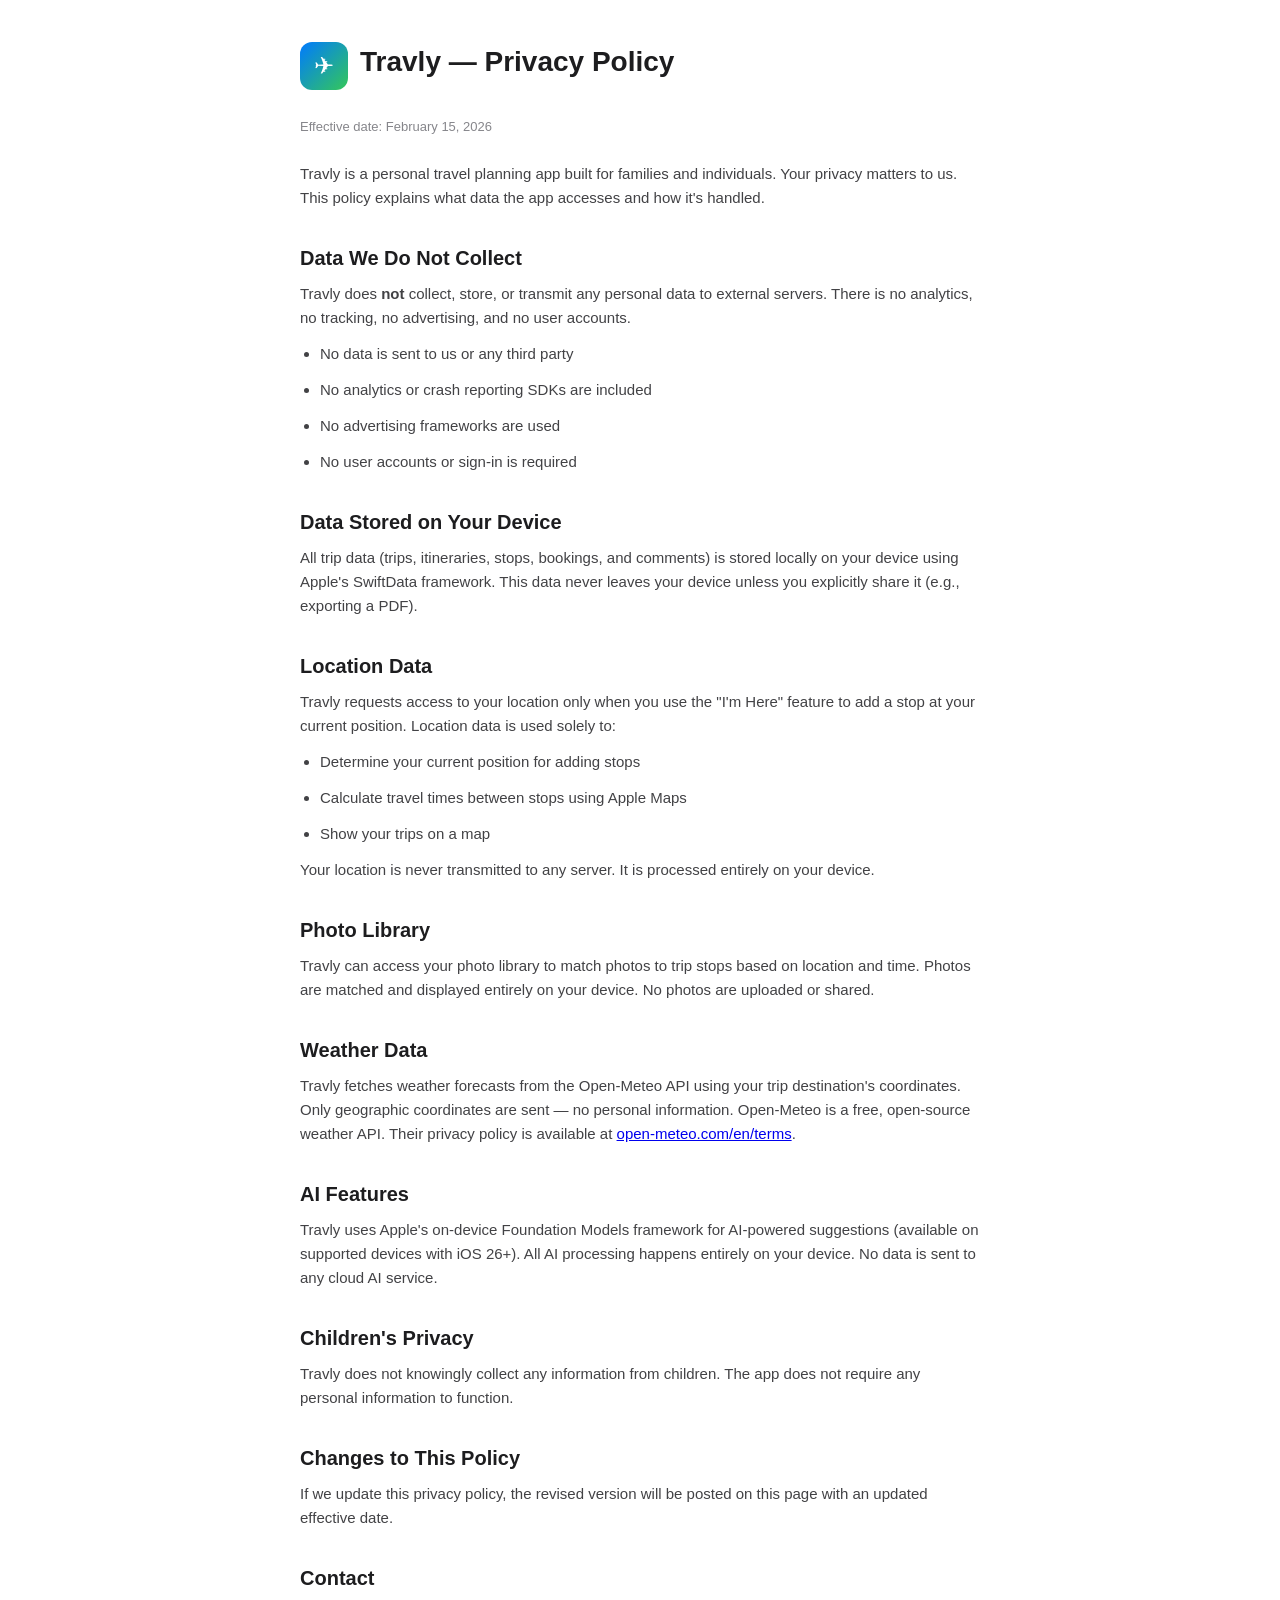
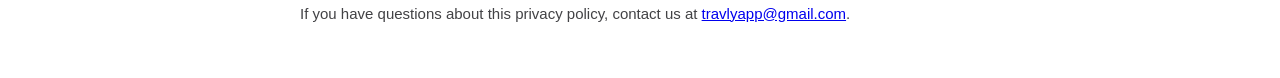
==== docs/privacy.html @ 1ecea93f "Add privacy policy and support pages for App Store - Privacy policy at docs/privacy.html - Support p" ====
<!DOCTYPE html>
<html lang="en">
<head>
    <meta charset="UTF-8">
    <meta name="viewport" content="width=device-width, initial-scale=1.0">
    <title>Travly — Privacy Policy</title>
    <style>
        * { margin: 0; padding: 0; box-sizing: border-box; }
        body { font-family: -apple-system, BlinkMacSystemFont, "SF Pro Text", "Helvetica Neue", sans-serif; line-height: 1.6; color: #1d1d1f; background: #fff; padding: 40px 20px; max-width: 720px; margin: 0 auto; }
        h1 { font-size: 28px; font-weight: 700; margin-bottom: 8px; }
        h2 { font-size: 20px; font-weight: 600; margin-top: 32px; margin-bottom: 8px; }
        p, li { font-size: 15px; color: #424245; margin-bottom: 12px; }
        ul { padding-left: 20px; }
        .date { font-size: 13px; color: #86868b; margin-bottom: 24px; }
        .app-header { display: flex; align-items: center; gap: 12px; margin-bottom: 24px; }
        .app-icon { width: 48px; height: 48px; border-radius: 12px; background: linear-gradient(135deg, #007AFF, #34C759); display: flex; align-items: center; justify-content: center; color: white; font-size: 24px; }
    </style>
</head>
<body>
    <div class="app-header">
        <div class="app-icon">✈</div>
        <h1>Travly — Privacy Policy</h1>
    </div>
    <p class="date">Effective date: February 15, 2026</p>

    <p>Travly is a personal travel planning app built for families and individuals. Your privacy matters to us. This policy explains what data the app accesses and how it's handled.</p>

    <h2>Data We Do Not Collect</h2>
    <p>Travly does <strong>not</strong> collect, store, or transmit any personal data to external servers. There is no analytics, no tracking, no advertising, and no user accounts.</p>
    <ul>
        <li>No data is sent to us or any third party</li>
        <li>No analytics or crash reporting SDKs are included</li>
        <li>No advertising frameworks are used</li>
        <li>No user accounts or sign-in is required</li>
    </ul>

    <h2>Data Stored on Your Device</h2>
    <p>All trip data (trips, itineraries, stops, bookings, and comments) is stored locally on your device using Apple's SwiftData framework. This data never leaves your device unless you explicitly share it (e.g., exporting a PDF).</p>

    <h2>Location Data</h2>
    <p>Travly requests access to your location only when you use the "I'm Here" feature to add a stop at your current position. Location data is used solely to:</p>
    <ul>
        <li>Determine your current position for adding stops</li>
        <li>Calculate travel times between stops using Apple Maps</li>
        <li>Show your trips on a map</li>
    </ul>
    <p>Your location is never transmitted to any server. It is processed entirely on your device.</p>

    <h2>Photo Library</h2>
    <p>Travly can access your photo library to match photos to trip stops based on location and time. Photos are matched and displayed entirely on your device. No photos are uploaded or shared.</p>

    <h2>Weather Data</h2>
    <p>Travly fetches weather forecasts from the Open-Meteo API using your trip destination's coordinates. Only geographic coordinates are sent — no personal information. Open-Meteo is a free, open-source weather API. Their privacy policy is available at <a href="https://open-meteo.com/en/terms">open-meteo.com/en/terms</a>.</p>

    <h2>AI Features</h2>
    <p>Travly uses Apple's on-device Foundation Models framework for AI-powered suggestions (available on supported devices with iOS 26+). All AI processing happens entirely on your device. No data is sent to any cloud AI service.</p>

    <h2>Children's Privacy</h2>
    <p>Travly does not knowingly collect any information from children. The app does not require any personal information to function.</p>

    <h2>Changes to This Policy</h2>
    <p>If we update this privacy policy, the revised version will be posted on this page with an updated effective date.</p>

    <h2>Contact</h2>
    <p>If you have questions about this privacy policy, contact us at <a href="mailto:travlyapp@gmail.com">travlyapp@gmail.com</a>.</p>
</body>
</html>
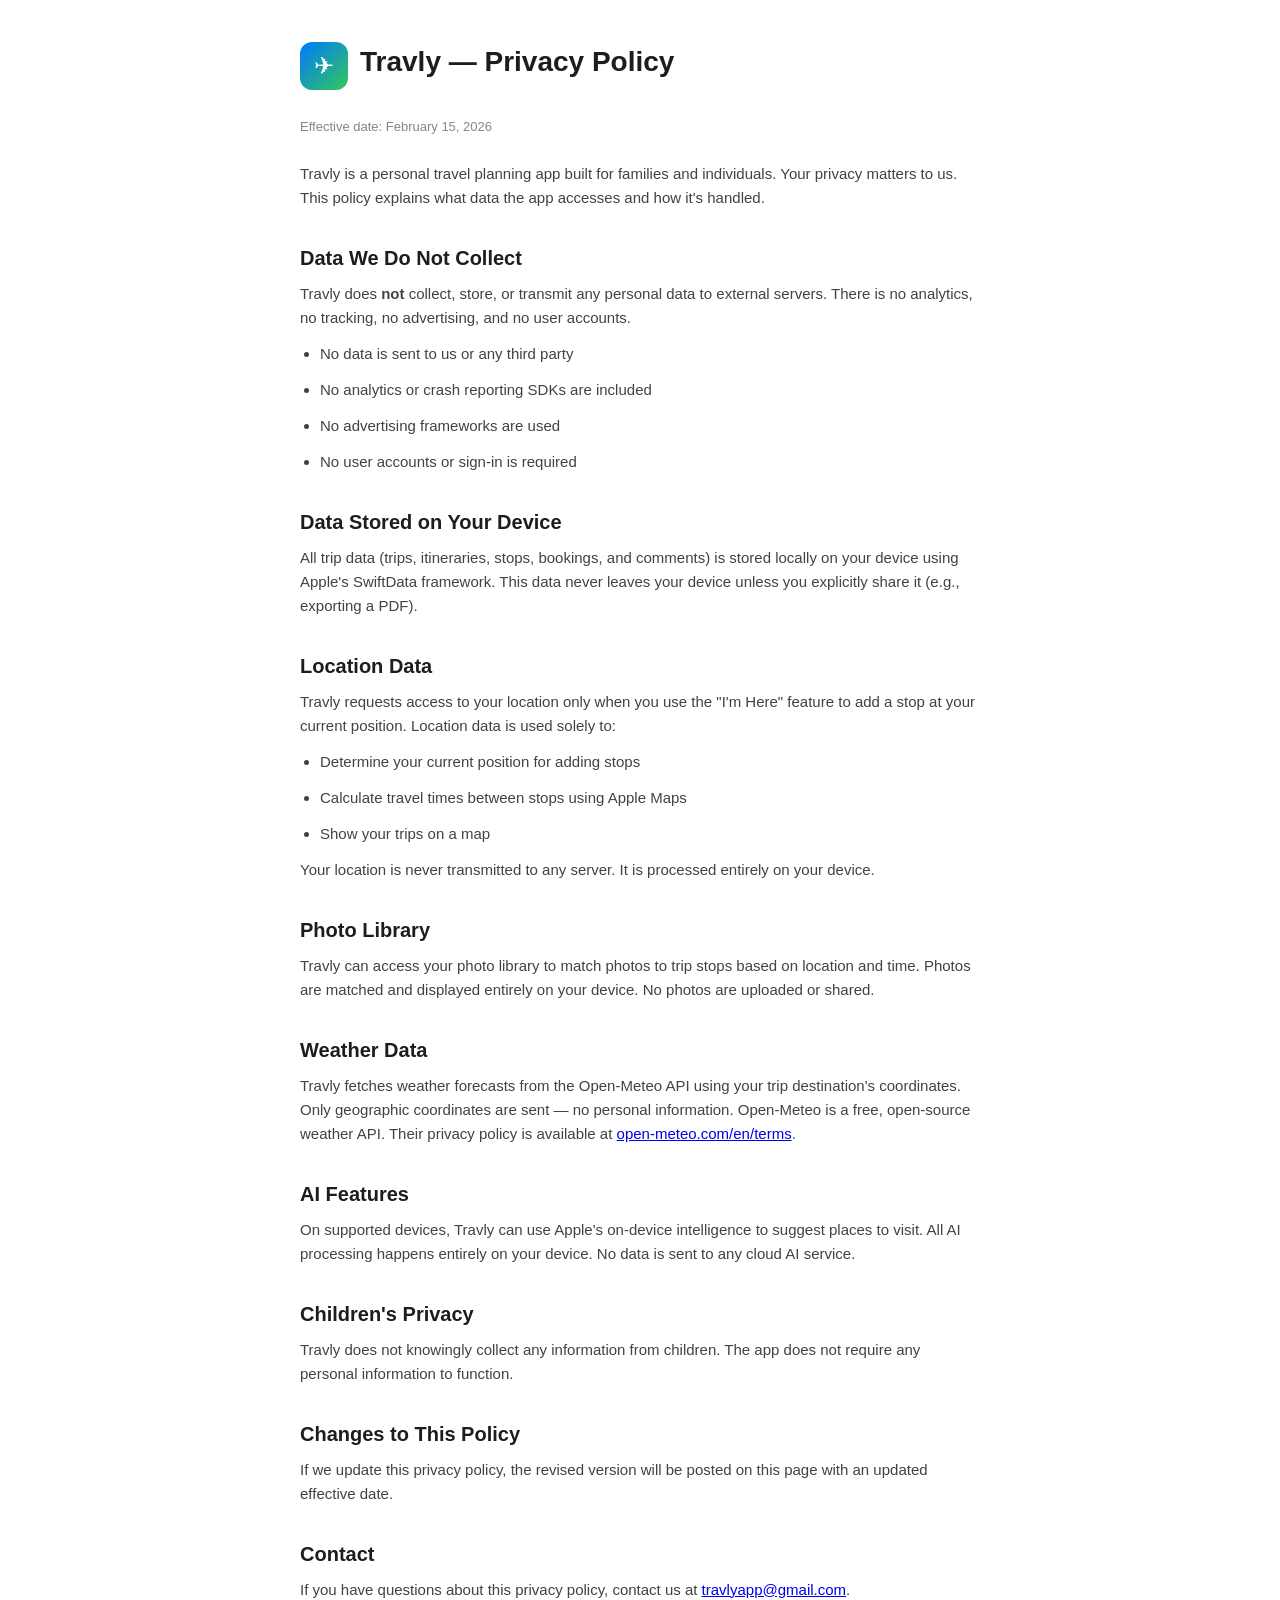
==== commit 690b8abd: "Fix App Store review rejection risks (build 5) - Wrap screenshot automation in #if DEBUG so test/deb" ====
--- a/docs/privacy.html
+++ b/docs/privacy.html
@@ -53,7 +53,7 @@
     <p>Travly fetches weather forecasts from the Open-Meteo API using your trip destination's coordinates. Only geographic coordinates are sent — no personal information. Open-Meteo is a free, open-source weather API. Their privacy policy is available at <a href="https://open-meteo.com/en/terms">open-meteo.com/en/terms</a>.</p>
 
     <h2>AI Features</h2>
-    <p>Travly uses Apple's on-device Foundation Models framework for AI-powered suggestions (available on supported devices with iOS 26+). All AI processing happens entirely on your device. No data is sent to any cloud AI service.</p>
+    <p>On supported devices, Travly can use Apple's on-device intelligence to suggest places to visit. All AI processing happens entirely on your device. No data is sent to any cloud AI service.</p>
 
     <h2>Children's Privacy</h2>
     <p>Travly does not knowingly collect any information from children. The app does not require any personal information to function.</p>
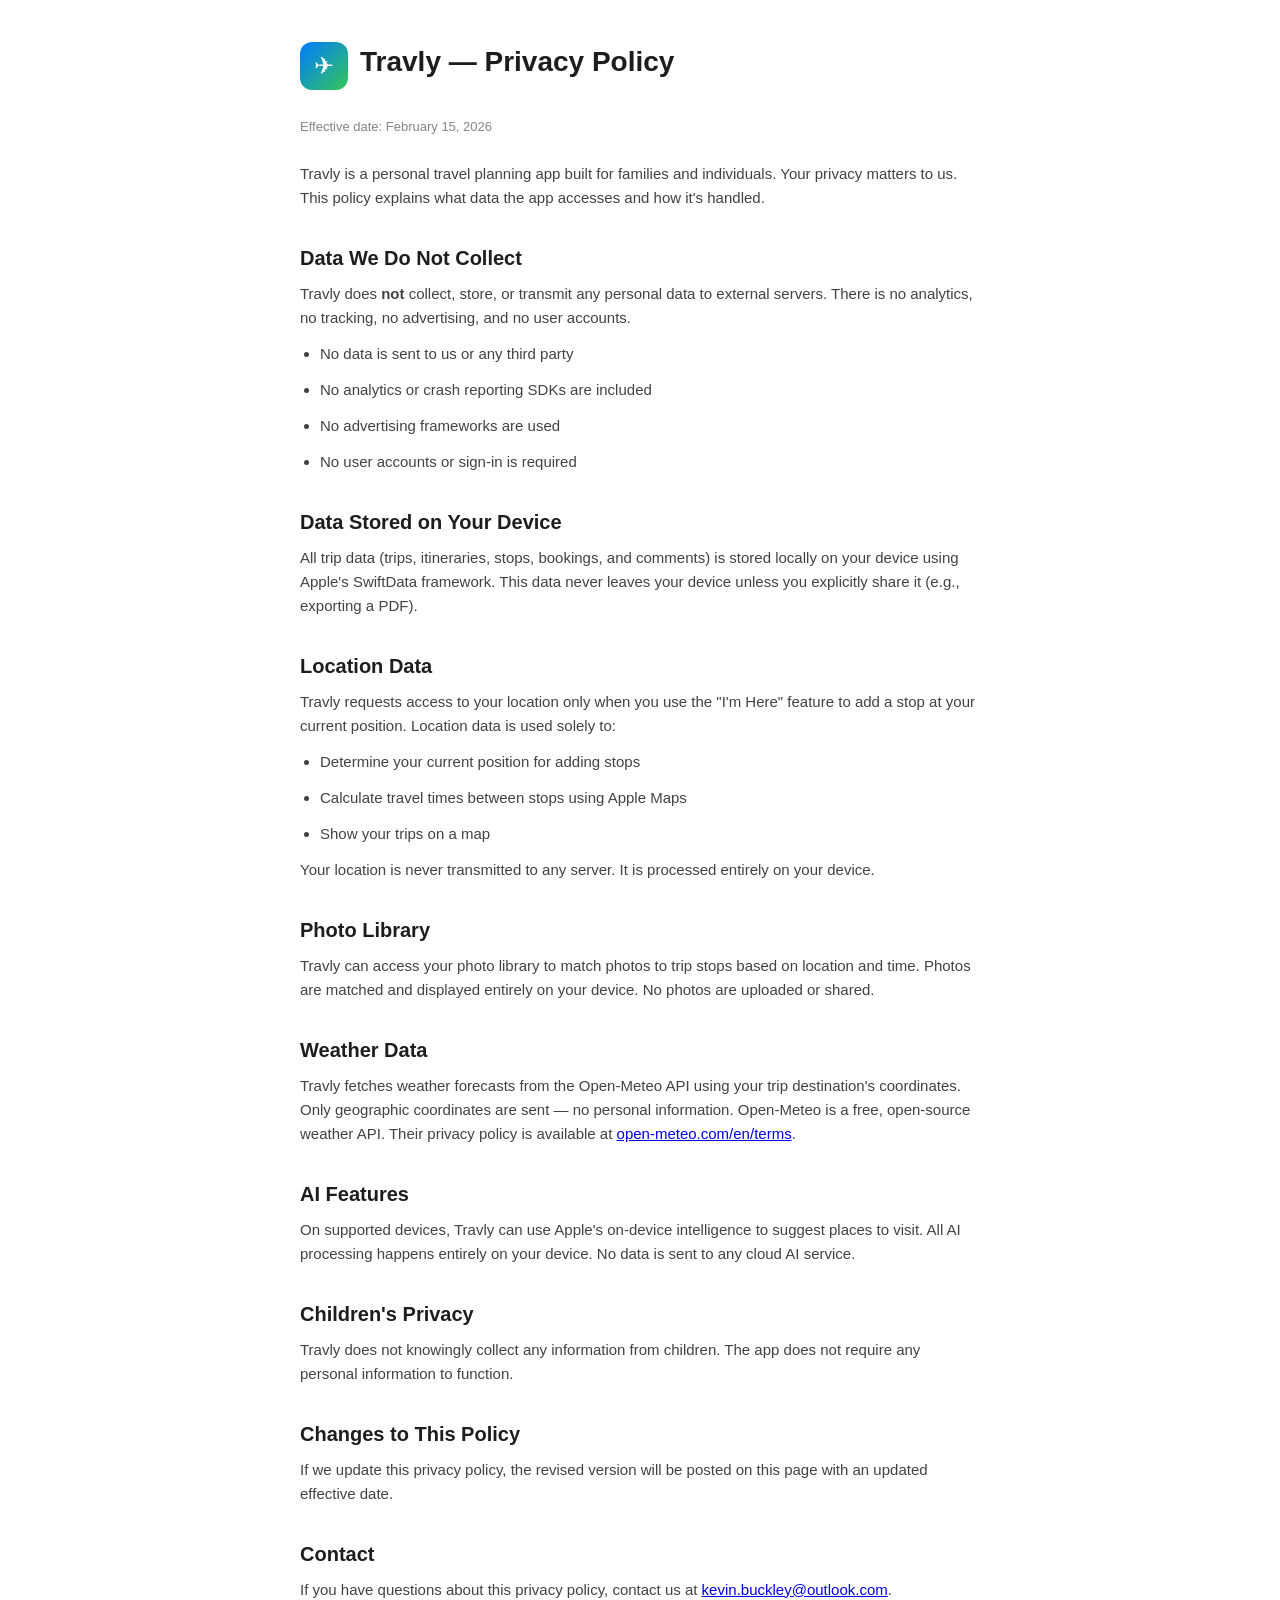
==== commit 28c09c2e: "Update contact email to kevin.buckley@outlook.com Co-Authored-By: Claude Opus 4.6 <noreply@anthropic" ====
--- a/docs/privacy.html
+++ b/docs/privacy.html
@@ -62,6 +62,6 @@
     <p>If we update this privacy policy, the revised version will be posted on this page with an updated effective date.</p>
 
     <h2>Contact</h2>
-    <p>If you have questions about this privacy policy, contact us at <a href="mailto:travlyapp@gmail.com">travlyapp@gmail.com</a>.</p>
+    <p>If you have questions about this privacy policy, contact us at <a href="mailto:kevin.buckley@outlook.com">kevin.buckley@outlook.com</a>.</p>
 </body>
 </html>
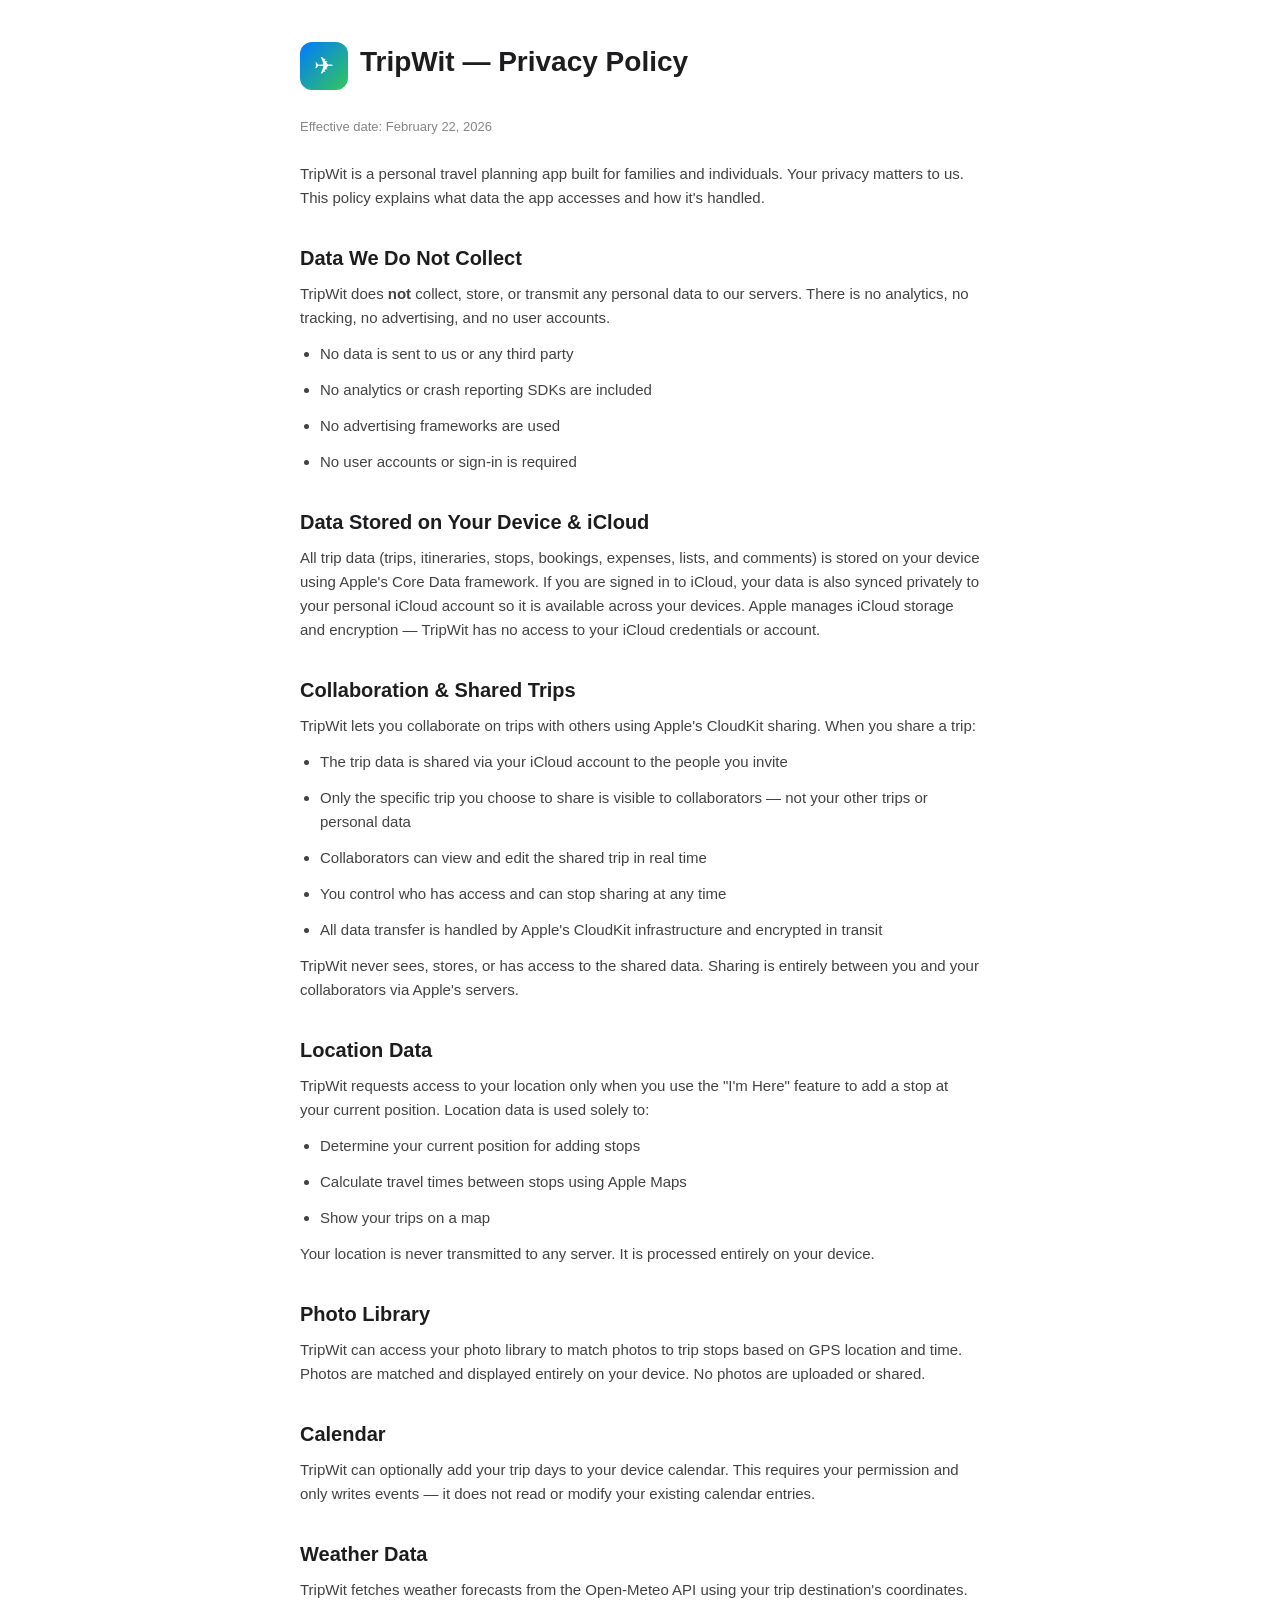
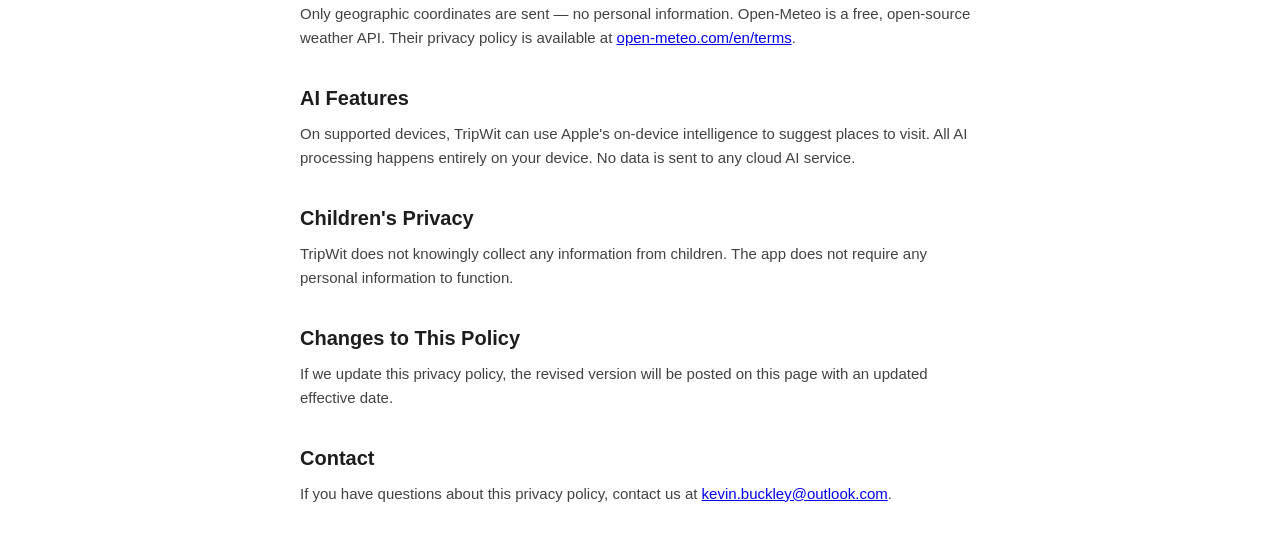
==== commit 95d53bbd: "Build 59: Workflow safety, stale data fixes, App Store prep - Smart day sync: preserve existing days" ====
--- a/docs/privacy.html
+++ b/docs/privacy.html
@@ -3,7 +3,7 @@
 <head>
     <meta charset="UTF-8">
     <meta name="viewport" content="width=device-width, initial-scale=1.0">
-    <title>Travly — Privacy Policy</title>
+    <title>TripWit — Privacy Policy</title>
     <style>
         * { margin: 0; padding: 0; box-sizing: border-box; }
         body { font-family: -apple-system, BlinkMacSystemFont, "SF Pro Text", "Helvetica Neue", sans-serif; line-height: 1.6; color: #1d1d1f; background: #fff; padding: 40px 20px; max-width: 720px; margin: 0 auto; }
@@ -19,14 +19,14 @@
 <body>
     <div class="app-header">
         <div class="app-icon">✈</div>
-        <h1>Travly — Privacy Policy</h1>
+        <h1>TripWit — Privacy Policy</h1>
     </div>
-    <p class="date">Effective date: February 15, 2026</p>
+    <p class="date">Effective date: February 22, 2026</p>
 
-    <p>Travly is a personal travel planning app built for families and individuals. Your privacy matters to us. This policy explains what data the app accesses and how it's handled.</p>
+    <p>TripWit is a personal travel planning app built for families and individuals. Your privacy matters to us. This policy explains what data the app accesses and how it's handled.</p>
 
     <h2>Data We Do Not Collect</h2>
-    <p>Travly does <strong>not</strong> collect, store, or transmit any personal data to external servers. There is no analytics, no tracking, no advertising, and no user accounts.</p>
+    <p>TripWit does <strong>not</strong> collect, store, or transmit any personal data to our servers. There is no analytics, no tracking, no advertising, and no user accounts.</p>
     <ul>
         <li>No data is sent to us or any third party</li>
         <li>No analytics or crash reporting SDKs are included</li>
@@ -34,11 +34,22 @@
         <li>No user accounts or sign-in is required</li>
     </ul>
 
-    <h2>Data Stored on Your Device</h2>
-    <p>All trip data (trips, itineraries, stops, bookings, and comments) is stored locally on your device using Apple's SwiftData framework. This data never leaves your device unless you explicitly share it (e.g., exporting a PDF).</p>
+    <h2>Data Stored on Your Device &amp; iCloud</h2>
+    <p>All trip data (trips, itineraries, stops, bookings, expenses, lists, and comments) is stored on your device using Apple's Core Data framework. If you are signed in to iCloud, your data is also synced privately to your personal iCloud account so it is available across your devices. Apple manages iCloud storage and encryption — TripWit has no access to your iCloud credentials or account.</p>
+
+    <h2>Collaboration &amp; Shared Trips</h2>
+    <p>TripWit lets you collaborate on trips with others using Apple's CloudKit sharing. When you share a trip:</p>
+    <ul>
+        <li>The trip data is shared via your iCloud account to the people you invite</li>
+        <li>Only the specific trip you choose to share is visible to collaborators — not your other trips or personal data</li>
+        <li>Collaborators can view and edit the shared trip in real time</li>
+        <li>You control who has access and can stop sharing at any time</li>
+        <li>All data transfer is handled by Apple's CloudKit infrastructure and encrypted in transit</li>
+    </ul>
+    <p>TripWit never sees, stores, or has access to the shared data. Sharing is entirely between you and your collaborators via Apple's servers.</p>
 
     <h2>Location Data</h2>
-    <p>Travly requests access to your location only when you use the "I'm Here" feature to add a stop at your current position. Location data is used solely to:</p>
+    <p>TripWit requests access to your location only when you use the "I'm Here" feature to add a stop at your current position. Location data is used solely to:</p>
     <ul>
         <li>Determine your current position for adding stops</li>
         <li>Calculate travel times between stops using Apple Maps</li>
@@ -47,16 +58,19 @@
     <p>Your location is never transmitted to any server. It is processed entirely on your device.</p>
 
     <h2>Photo Library</h2>
-    <p>Travly can access your photo library to match photos to trip stops based on location and time. Photos are matched and displayed entirely on your device. No photos are uploaded or shared.</p>
+    <p>TripWit can access your photo library to match photos to trip stops based on GPS location and time. Photos are matched and displayed entirely on your device. No photos are uploaded or shared.</p>
+
+    <h2>Calendar</h2>
+    <p>TripWit can optionally add your trip days to your device calendar. This requires your permission and only writes events — it does not read or modify your existing calendar entries.</p>
 
     <h2>Weather Data</h2>
-    <p>Travly fetches weather forecasts from the Open-Meteo API using your trip destination's coordinates. Only geographic coordinates are sent — no personal information. Open-Meteo is a free, open-source weather API. Their privacy policy is available at <a href="https://open-meteo.com/en/terms">open-meteo.com/en/terms</a>.</p>
+    <p>TripWit fetches weather forecasts from the Open-Meteo API using your trip destination's coordinates. Only geographic coordinates are sent — no personal information. Open-Meteo is a free, open-source weather API. Their privacy policy is available at <a href="https://open-meteo.com/en/terms">open-meteo.com/en/terms</a>.</p>
 
     <h2>AI Features</h2>
-    <p>On supported devices, Travly can use Apple's on-device intelligence to suggest places to visit. All AI processing happens entirely on your device. No data is sent to any cloud AI service.</p>
+    <p>On supported devices, TripWit can use Apple's on-device intelligence to suggest places to visit. All AI processing happens entirely on your device. No data is sent to any cloud AI service.</p>
 
     <h2>Children's Privacy</h2>
-    <p>Travly does not knowingly collect any information from children. The app does not require any personal information to function.</p>
+    <p>TripWit does not knowingly collect any information from children. The app does not require any personal information to function.</p>
 
     <h2>Changes to This Policy</h2>
     <p>If we update this privacy policy, the revised version will be posted on this page with an updated effective date.</p>
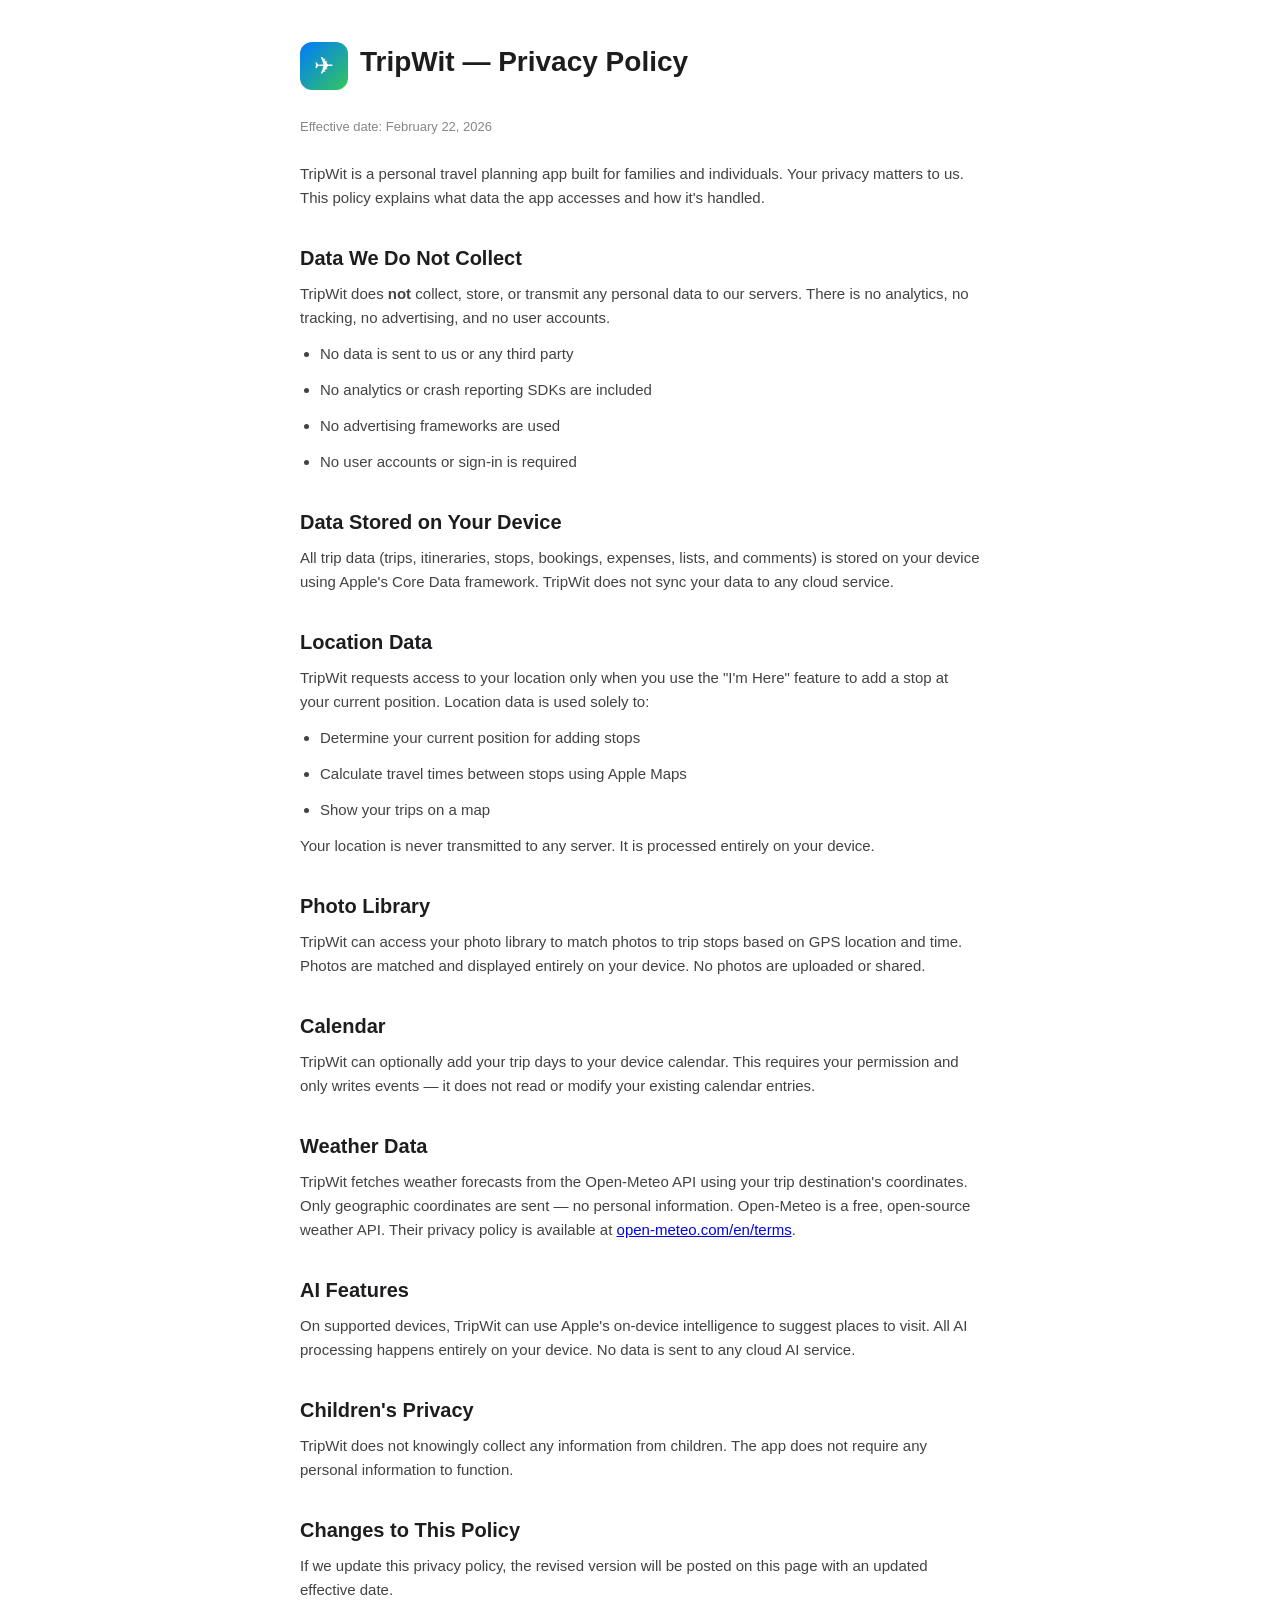
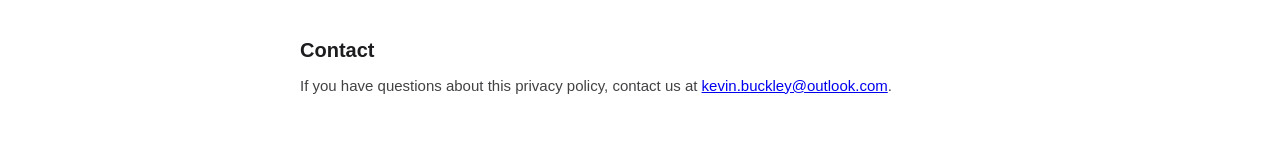
==== commit 54241a37: "Add automated App Store screenshot pipeline, remove iCloud references Screenshot tool: HTML/CSS temp" ====
--- a/docs/privacy.html
+++ b/docs/privacy.html
@@ -34,19 +34,8 @@
         <li>No user accounts or sign-in is required</li>
     </ul>
 
-    <h2>Data Stored on Your Device &amp; iCloud</h2>
-    <p>All trip data (trips, itineraries, stops, bookings, expenses, lists, and comments) is stored on your device using Apple's Core Data framework. If you are signed in to iCloud, your data is also synced privately to your personal iCloud account so it is available across your devices. Apple manages iCloud storage and encryption — TripWit has no access to your iCloud credentials or account.</p>
-
-    <h2>Collaboration &amp; Shared Trips</h2>
-    <p>TripWit lets you collaborate on trips with others using Apple's CloudKit sharing. When you share a trip:</p>
-    <ul>
-        <li>The trip data is shared via your iCloud account to the people you invite</li>
-        <li>Only the specific trip you choose to share is visible to collaborators — not your other trips or personal data</li>
-        <li>Collaborators can view and edit the shared trip in real time</li>
-        <li>You control who has access and can stop sharing at any time</li>
-        <li>All data transfer is handled by Apple's CloudKit infrastructure and encrypted in transit</li>
-    </ul>
-    <p>TripWit never sees, stores, or has access to the shared data. Sharing is entirely between you and your collaborators via Apple's servers.</p>
+    <h2>Data Stored on Your Device</h2>
+    <p>All trip data (trips, itineraries, stops, bookings, expenses, lists, and comments) is stored on your device using Apple's Core Data framework. TripWit does not sync your data to any cloud service.</p>
 
     <h2>Location Data</h2>
     <p>TripWit requests access to your location only when you use the "I'm Here" feature to add a stop at your current position. Location data is used solely to:</p>
